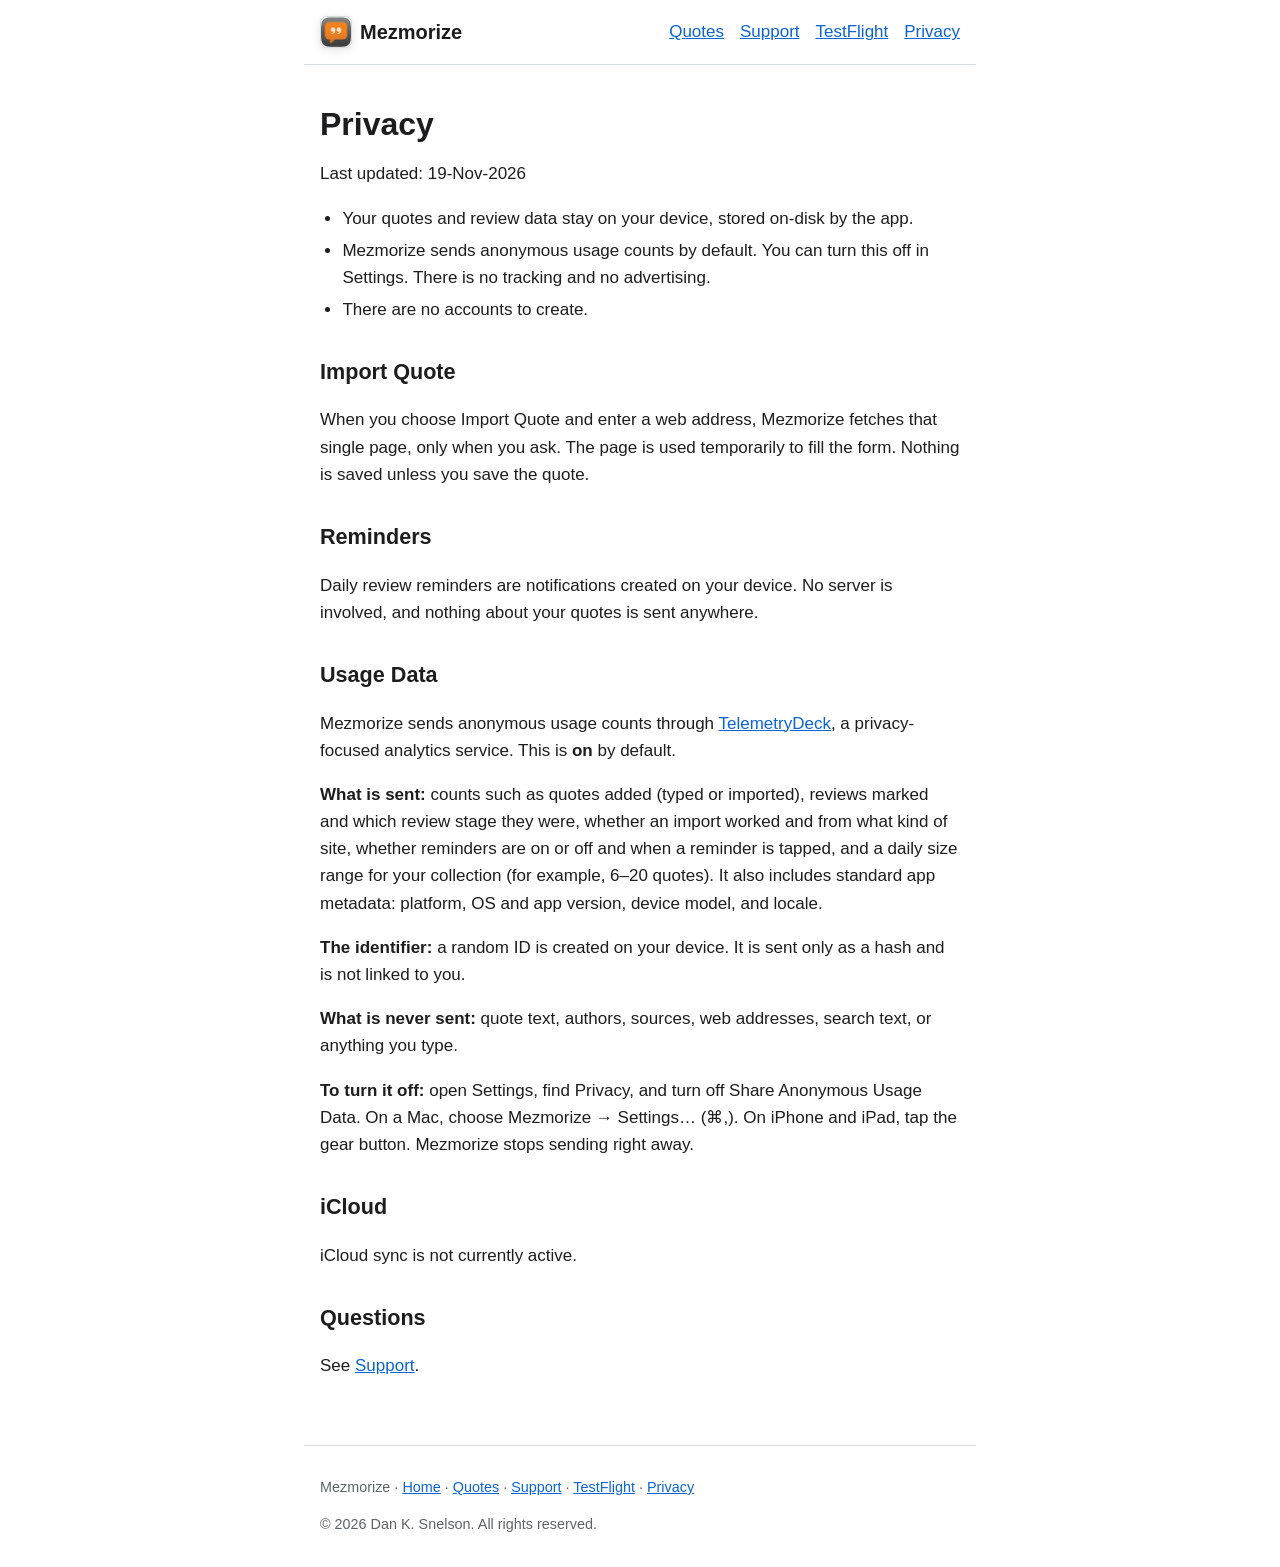
==== privacy.html @ ade89910 "Add screenshot lightbox and header brand icon Click a screenshot to view it fullscreen (native dialo" ====
<!doctype html>
<html lang="en">
<head>
<meta charset="utf-8">
<meta name="viewport" content="width=device-width, initial-scale=1">
<title>Mezmorize Privacy</title>
<meta name="description" content="Mezmorize privacy policy.">
<link rel="stylesheet" href="style.css">
</head>
<body>
<header>
<a class="brand" href="index.html"><img src="images/mezmorize_icon_128.png" alt="" width="32" height="32">Mezmorize</a>
<nav><a href="quotes.html">Quotes</a><a href="support.html">Support</a><a href="testflight.html">TestFlight</a><a href="privacy.html">Privacy</a></nav>
</header>
<main>
<h1>Privacy</h1>
<p>Last updated: 19-Nov-2026</p>
<ul>
<li>Your quotes and review data stay on your device, stored on-disk by the app.</li>
<li>Mezmorize sends anonymous usage counts by default. You can turn this off in Settings. There is no tracking and no advertising.</li>
<li>There are no accounts to create.</li>
</ul>
<h2>Import Quote</h2>
<p>When you choose Import Quote and enter a web address, Mezmorize fetches that single page, only when you ask. The page is used temporarily to fill the form. Nothing is saved unless you save the quote.</p>
<h2>Reminders</h2>
<p>Daily review reminders are notifications created on your device. No server is involved, and nothing about your quotes is sent anywhere.</p>
<h2>Usage Data</h2>
<p>Mezmorize sends anonymous usage counts through <a href="https://telemetrydeck.com">TelemetryDeck</a>, a privacy-focused analytics service. This is <strong>on</strong> by default.</p>
<p><strong>What is sent:</strong> counts such as quotes added (typed or imported), reviews marked and which review stage they were, whether an import worked and from what kind of site, whether reminders are on or off and when a reminder is tapped, and a daily size range for your collection (for example, 6&ndash;20 quotes). It also includes standard app metadata: platform, OS and app version, device model, and locale.</p>
<p><strong>The identifier:</strong> a random ID is created on your device. It is sent only as a hash and is not linked to you.</p>
<p><strong>What is never sent:</strong> quote text, authors, sources, web addresses, search text, or anything you type.</p>
<p><strong>To turn it off:</strong> open Settings, find Privacy, and turn off Share Anonymous Usage Data. On a Mac, choose Mezmorize &rarr; Settings&hellip; (&#8984;,). On iPhone and iPad, tap the gear button. Mezmorize stops sending right away.</p>
<h2>iCloud</h2>
<p>iCloud sync is not currently active.</p>
<h2>Questions</h2>
<p>See <a href="support.html">Support</a>.</p>
</main>
<footer>
<p>Mezmorize &middot; <a href="index.html">Home</a> &middot; <a href="quotes.html">Quotes</a> &middot; <a href="support.html">Support</a> &middot; <a href="testflight.html">TestFlight</a> &middot; <a href="privacy.html">Privacy</a></p>
<p>&copy; 2026 Dan K. Snelson. All rights reserved.</p>
</footer>
</body>
</html>
---- style.css ----
:root{--bg:#fff;--fg:#1d1d1f;--muted:#5f6368;--accent:#0a64d6;--card:#f4f5f7;--border:#d9dce1}
@media (prefers-color-scheme:dark){:root{--bg:#111214;--fg:#ececee;--muted:#a0a4ab;--accent:#6cb2ff;--card:#1b1d21;--border:#2e3137}}
*{box-sizing:border-box}
body{margin:0;background:var(--bg);color:var(--fg);font:17px/1.6 -apple-system,BlinkMacSystemFont,"Segoe UI",Roboto,Helvetica,Arial,sans-serif}
a{color:var(--accent)}
header,main,footer{max-width:42rem;margin:0 auto;padding:1rem 16px}
header{display:flex;flex-wrap:wrap;justify-content:space-between;align-items:center;gap:.5rem;border-bottom:1px solid var(--border)}
.brand{display:inline-flex;align-items:center;gap:.5rem;font-weight:700;font-size:1.25rem;color:var(--fg);text-decoration:none}
.brand img{width:32px;height:32px;border-radius:7px}
nav a{margin-left:1rem}
h1{font-size:2rem;line-height:1.2;margin:1.5rem 0 .5rem}
h2{font-size:1.35rem;margin:2rem 0 .5rem}
.lead{font-size:1.15rem;color:var(--muted)}
ol,ul{padding-left:1.4rem}
li{margin:.3rem 0}
.card{background:var(--card);border:1px solid var(--border);border-radius:12px;padding:.25rem 1rem;margin:1rem 0}
footer{border-top:1px solid var(--border);color:var(--muted);font-size:.9rem;margin-top:2rem}
figure{margin:1rem 0}
figcaption{color:var(--muted);font-size:.9rem;margin-top:.4rem}
img{display:block;max-width:100%;height:auto;border-radius:10px;border:1px solid var(--border);box-shadow:0 2px 10px rgba(0,0,0,.12)}
.shots,.pair{display:grid;grid-template-columns:1fr;gap:1rem}
.shots figure,.pair figure{margin:0}
@media (min-width:600px){.shots,.pair{grid-template-columns:1fr 1fr}.wide{grid-column:1/-1}}
h3{font-size:1.1rem;margin:1.5rem 0 .5rem}
.phones{display:grid;grid-template-columns:1fr 1fr;gap:1rem;margin:1rem 0}
.phones figure{margin:0}
.phones img{max-width:14rem;margin:0 auto}
@media (min-width:600px){.phones{grid-template-columns:repeat(4,1fr)}}
details.platform{margin:1rem 0}
details.platform>summary{cursor:pointer;font-weight:600;font-size:1.15rem;padding:.4rem 0}
details.platform[open]>summary{margin-bottom:.75rem}
figure img.zoomable{cursor:zoom-in}
dialog.lightbox{border:0;padding:0;background:transparent;color:#fff;width:100%;height:100%;max-width:100vw;max-height:100vh;overflow:hidden;cursor:zoom-out}
dialog.lightbox[open]{display:flex;flex-direction:column;align-items:center;justify-content:center;gap:.75rem}
dialog.lightbox::backdrop{background:rgba(0,0,0,.9)}
dialog.lightbox img{max-width:96vw;max-height:84vh;width:auto;height:auto;object-fit:contain;border:0;border-radius:6px;box-shadow:none;margin:0}
dialog.lightbox p{margin:0;padding:0 16px;max-width:96vw;text-align:center;font-size:.95rem;color:#ececee}
dialog.lightbox .lightbox-close{position:absolute;top:.5rem;right:.75rem;width:2.5rem;height:2.5rem;border:0;border-radius:50%;background:rgba(255,255,255,.15);color:#fff;font-size:1.75rem;line-height:1;cursor:pointer}
dialog.lightbox .lightbox-close:hover,dialog.lightbox .lightbox-close:focus-visible{background:rgba(255,255,255,.3)}
@media (prefers-reduced-motion:no-preference){dialog.lightbox[open]{animation:lbfade .18s ease-out}dialog.lightbox[open]::backdrop{animation:lbfade .18s ease-out}@keyframes lbfade{from{opacity:0}to{opacity:1}}}
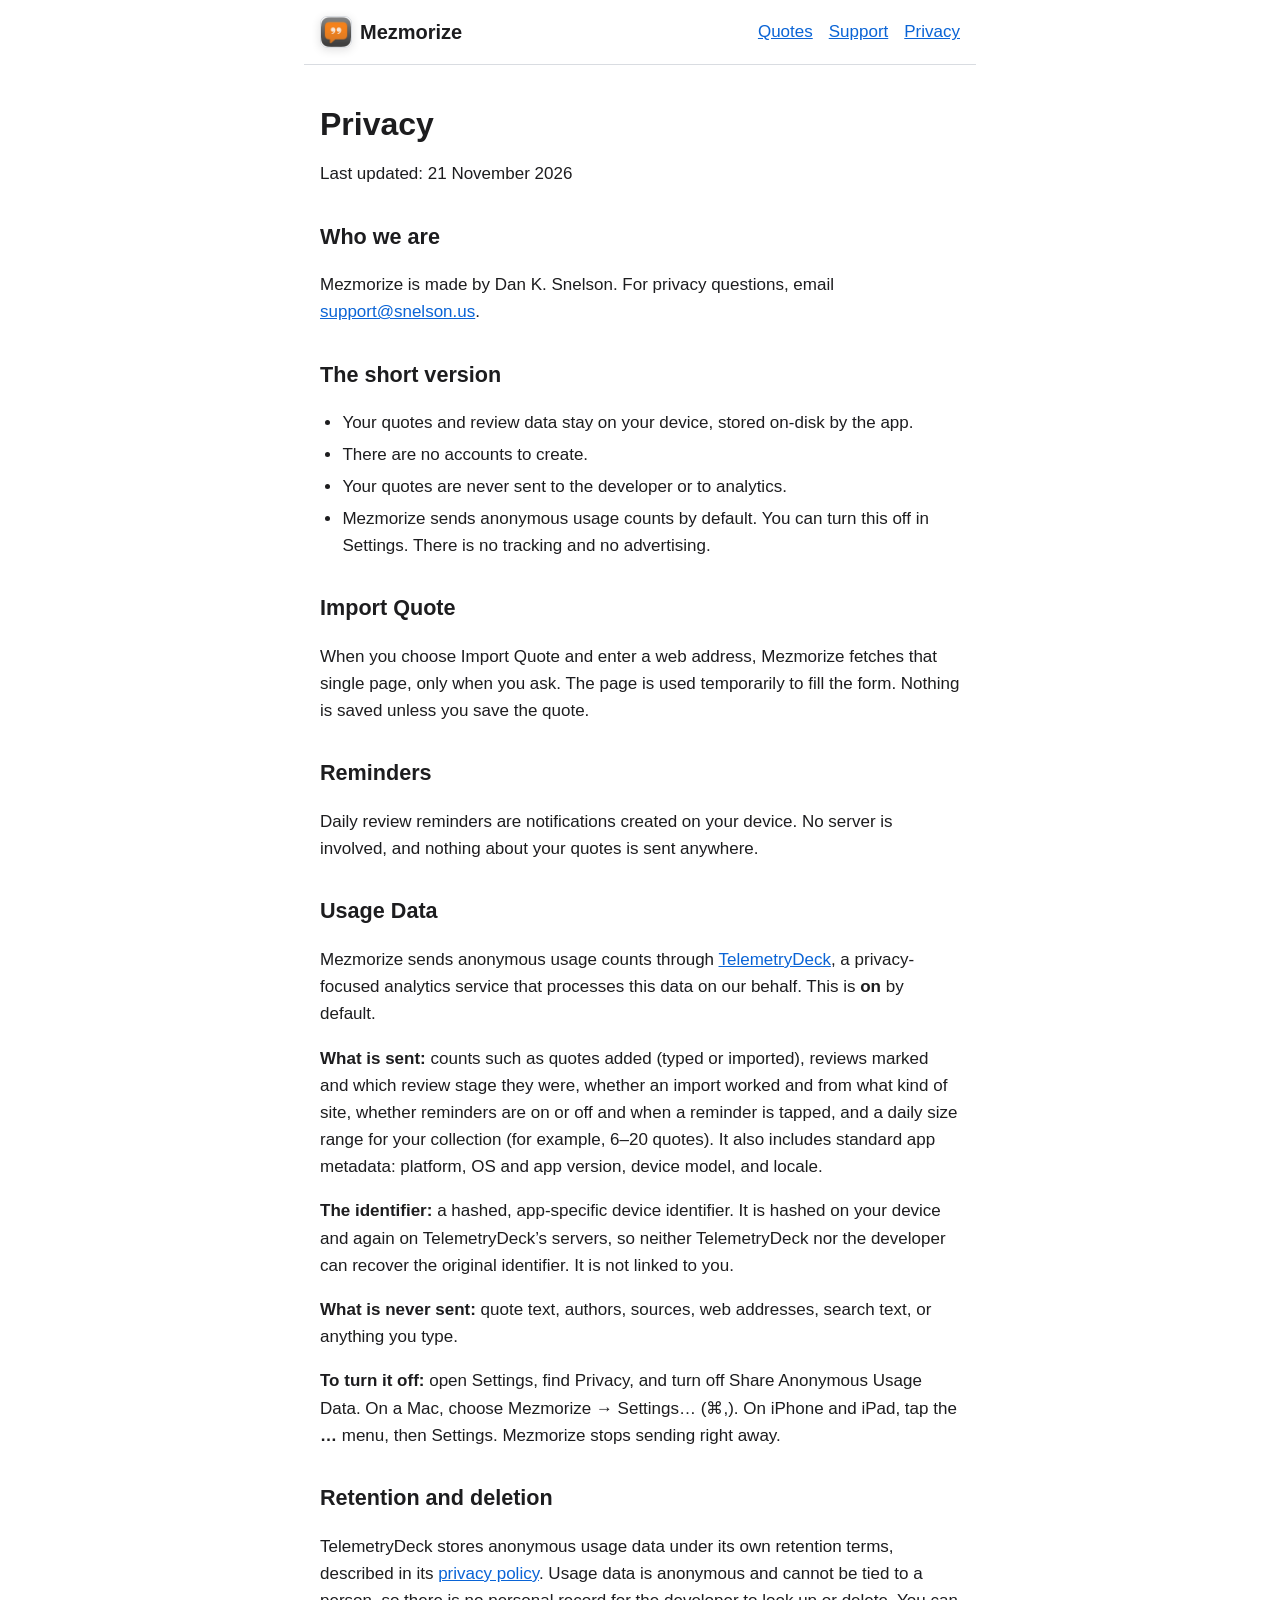
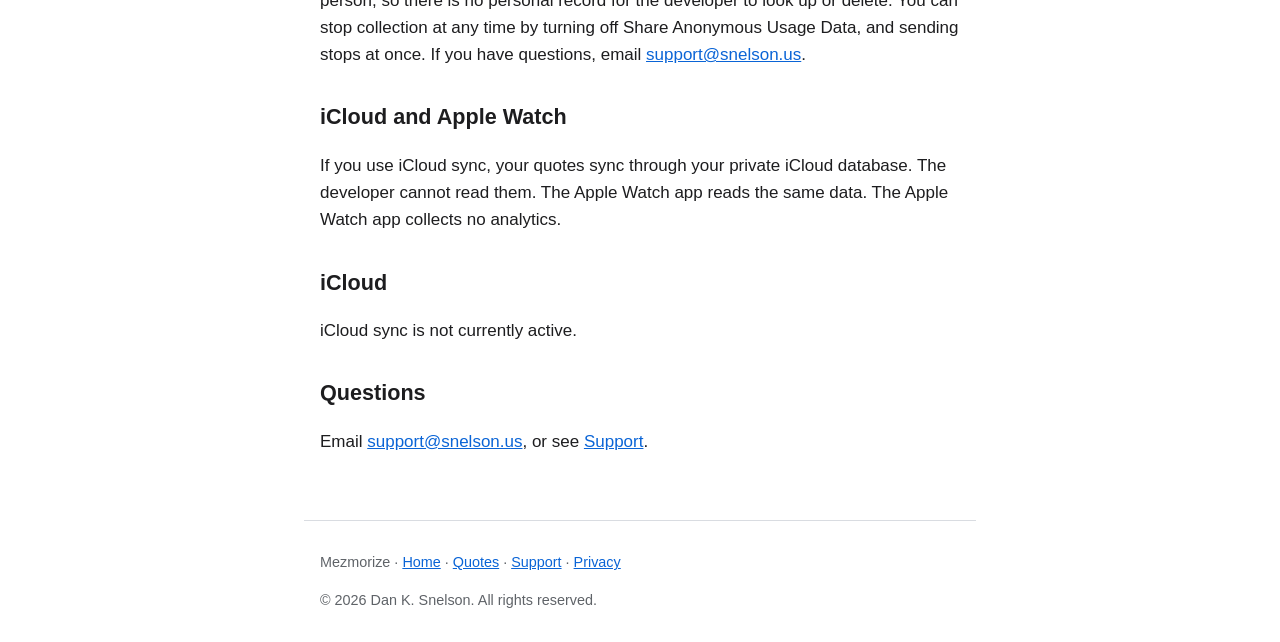
==== commit 63d281c2: "Rewrite privacy page and fix support page for 1.0 Privacy: add who we are and contact email, name Te" ====
--- a/privacy.html
+++ b/privacy.html
@@ -10,33 +10,44 @@
 <body>
 <header>
 <a class="brand" href="index.html"><img src="images/mezmorize_icon_128.png" alt="" width="32" height="32">Mezmorize</a>
-<nav><a href="quotes.html">Quotes</a><a href="support.html">Support</a><a href="testflight.html">TestFlight</a><a href="privacy.html">Privacy</a></nav>
+<nav><a href="quotes.html">Quotes</a><a href="support.html">Support</a><a href="privacy.html">Privacy</a></nav>
 </header>
 <main>
 <h1>Privacy</h1>
-<p>Last updated: 19-Nov-2026</p>
+<p>Last updated: 21 November 2026</p>
+<h2>Who we are</h2>
+<p>Mezmorize is made by Dan K. Snelson. For privacy questions, email <a href="mailto:support@snelson.us">support@snelson.us</a>.</p>
+<h2>The short version</h2>
 <ul>
 <li>Your quotes and review data stay on your device, stored on-disk by the app.</li>
+<li>There are no accounts to create.</li>
+<li>Your quotes are never sent to the developer or to analytics.</li>
 <li>Mezmorize sends anonymous usage counts by default. You can turn this off in Settings. There is no tracking and no advertising.</li>
-<li>There are no accounts to create.</li>
 </ul>
 <h2>Import Quote</h2>
 <p>When you choose Import Quote and enter a web address, Mezmorize fetches that single page, only when you ask. The page is used temporarily to fill the form. Nothing is saved unless you save the quote.</p>
 <h2>Reminders</h2>
 <p>Daily review reminders are notifications created on your device. No server is involved, and nothing about your quotes is sent anywhere.</p>
 <h2>Usage Data</h2>
-<p>Mezmorize sends anonymous usage counts through <a href="https://telemetrydeck.com">TelemetryDeck</a>, a privacy-focused analytics service. This is <strong>on</strong> by default.</p>
+<p>Mezmorize sends anonymous usage counts through <a href="https://telemetrydeck.com/privacy/">TelemetryDeck</a>, a privacy-focused analytics service that processes this data on our behalf. This is <strong>on</strong> by default.</p>
 <p><strong>What is sent:</strong> counts such as quotes added (typed or imported), reviews marked and which review stage they were, whether an import worked and from what kind of site, whether reminders are on or off and when a reminder is tapped, and a daily size range for your collection (for example, 6&ndash;20 quotes). It also includes standard app metadata: platform, OS and app version, device model, and locale.</p>
-<p><strong>The identifier:</strong> a random ID is created on your device. It is sent only as a hash and is not linked to you.</p>
+<p><strong>The identifier:</strong> a hashed, app-specific device identifier. It is hashed on your device and again on TelemetryDeck&rsquo;s servers, so neither TelemetryDeck nor the developer can recover the original identifier. It is not linked to you.</p>
 <p><strong>What is never sent:</strong> quote text, authors, sources, web addresses, search text, or anything you type.</p>
-<p><strong>To turn it off:</strong> open Settings, find Privacy, and turn off Share Anonymous Usage Data. On a Mac, choose Mezmorize &rarr; Settings&hellip; (&#8984;,). On iPhone and iPad, tap the gear button. Mezmorize stops sending right away.</p>
+<p><strong>To turn it off:</strong> open Settings, find Privacy, and turn off Share Anonymous Usage Data. On a Mac, choose Mezmorize &rarr; Settings&hellip; (&#8984;,). On iPhone and iPad, tap the <strong>&hellip;</strong> menu, then Settings. Mezmorize stops sending right away.</p>
+<h2>Retention and deletion</h2>
+<!-- TODO(dan): confirm TelemetryDeck retention period -->
+<p>TelemetryDeck stores anonymous usage data under its own retention terms, described in its <a href="https://telemetrydeck.com/privacy/">privacy policy</a>. Usage data is anonymous and cannot be tied to a person, so there is no personal record for the developer to look up or delete. You can stop collection at any time by turning off Share Anonymous Usage Data, and sending stops at once. If you have questions, email <a href="mailto:support@snelson.us">support@snelson.us</a>.</p>
+<!-- DRAFT: publish only after CloudKit sync works -->
+<h2>iCloud and Apple Watch</h2>
+<p>If you use iCloud sync, your quotes sync through your private iCloud database. The developer cannot read them. The Apple Watch app reads the same data. The Apple Watch app collects no analytics.</p>
+<!-- END DRAFT: publish only after CloudKit sync works -->
 <h2>iCloud</h2>
 <p>iCloud sync is not currently active.</p>
 <h2>Questions</h2>
-<p>See <a href="support.html">Support</a>.</p>
+<p>Email <a href="mailto:support@snelson.us">support@snelson.us</a>, or see <a href="support.html">Support</a>.</p>
 </main>
 <footer>
-<p>Mezmorize &middot; <a href="index.html">Home</a> &middot; <a href="quotes.html">Quotes</a> &middot; <a href="support.html">Support</a> &middot; <a href="testflight.html">TestFlight</a> &middot; <a href="privacy.html">Privacy</a></p>
+<p>Mezmorize &middot; <a href="index.html">Home</a> &middot; <a href="quotes.html">Quotes</a> &middot; <a href="support.html">Support</a> &middot; <a href="privacy.html">Privacy</a></p>
 <p>&copy; 2026 Dan K. Snelson. All rights reserved.</p>
 </footer>
 </body>
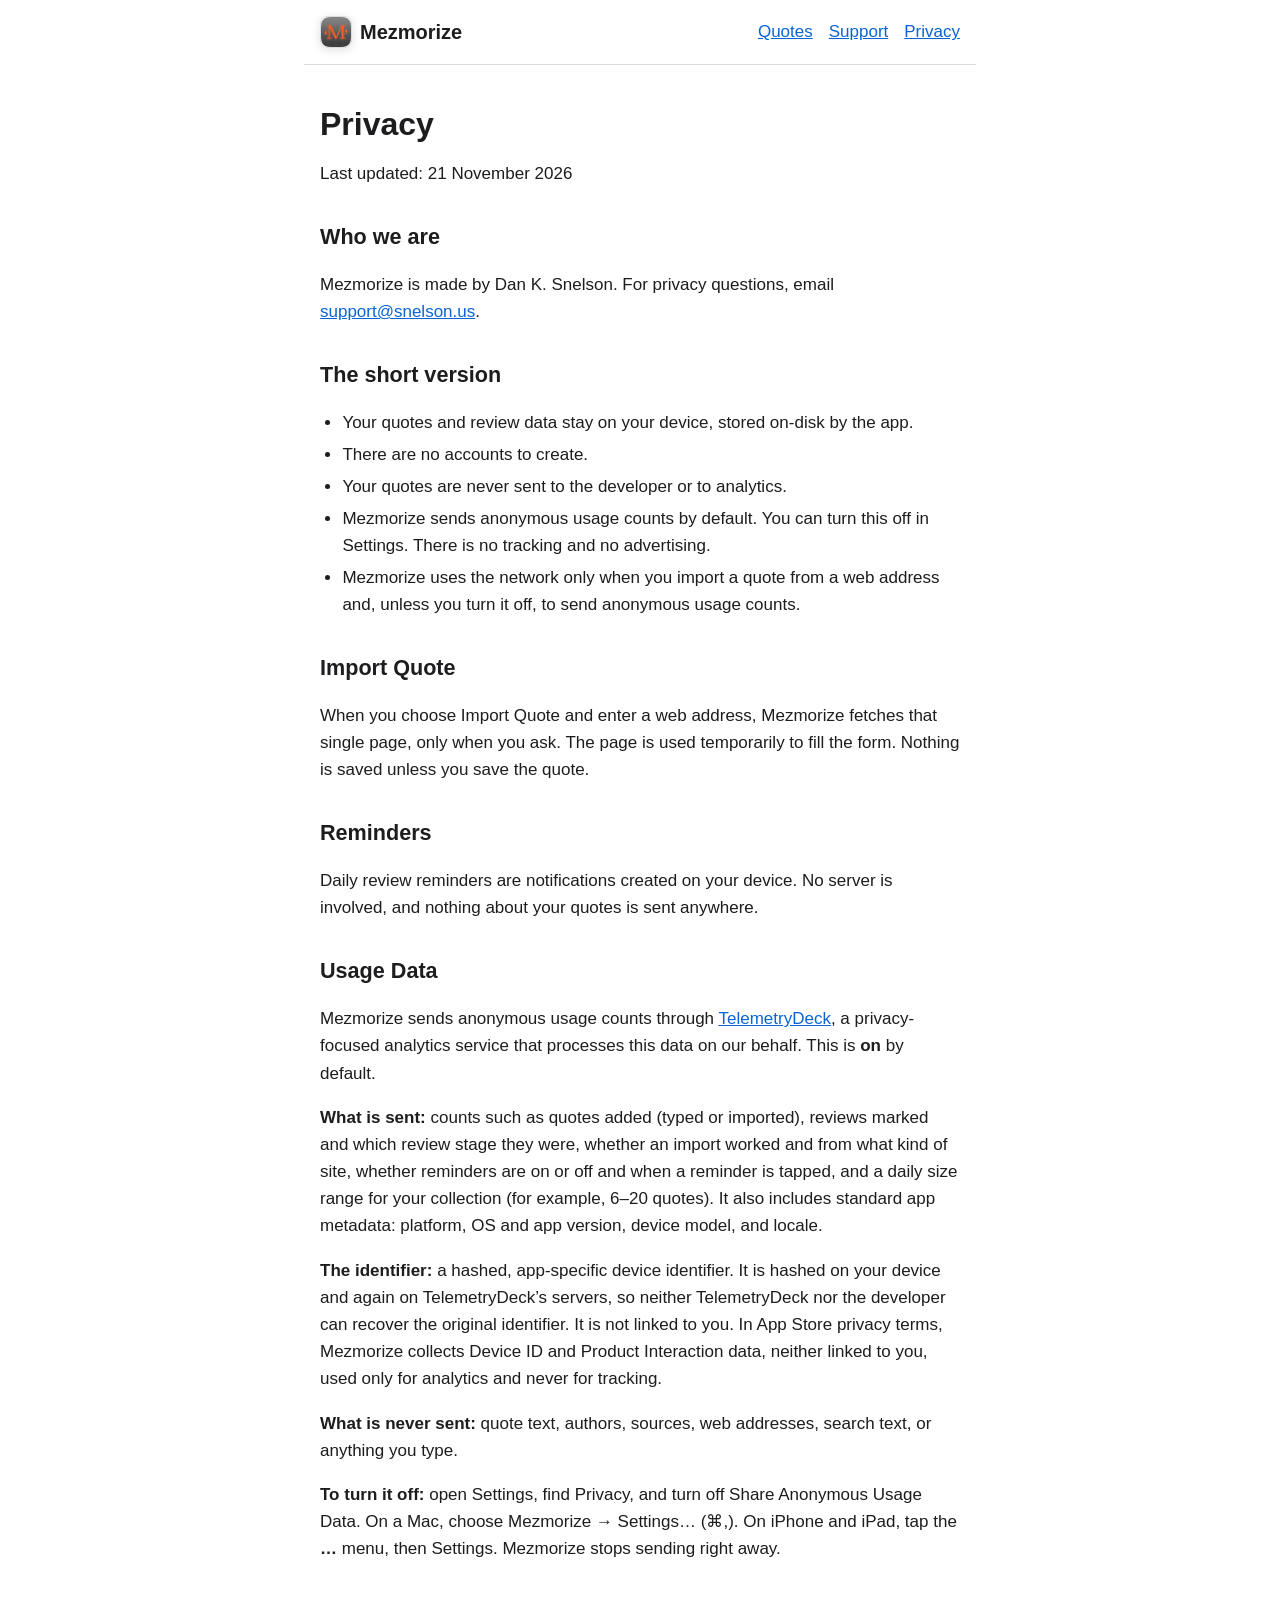
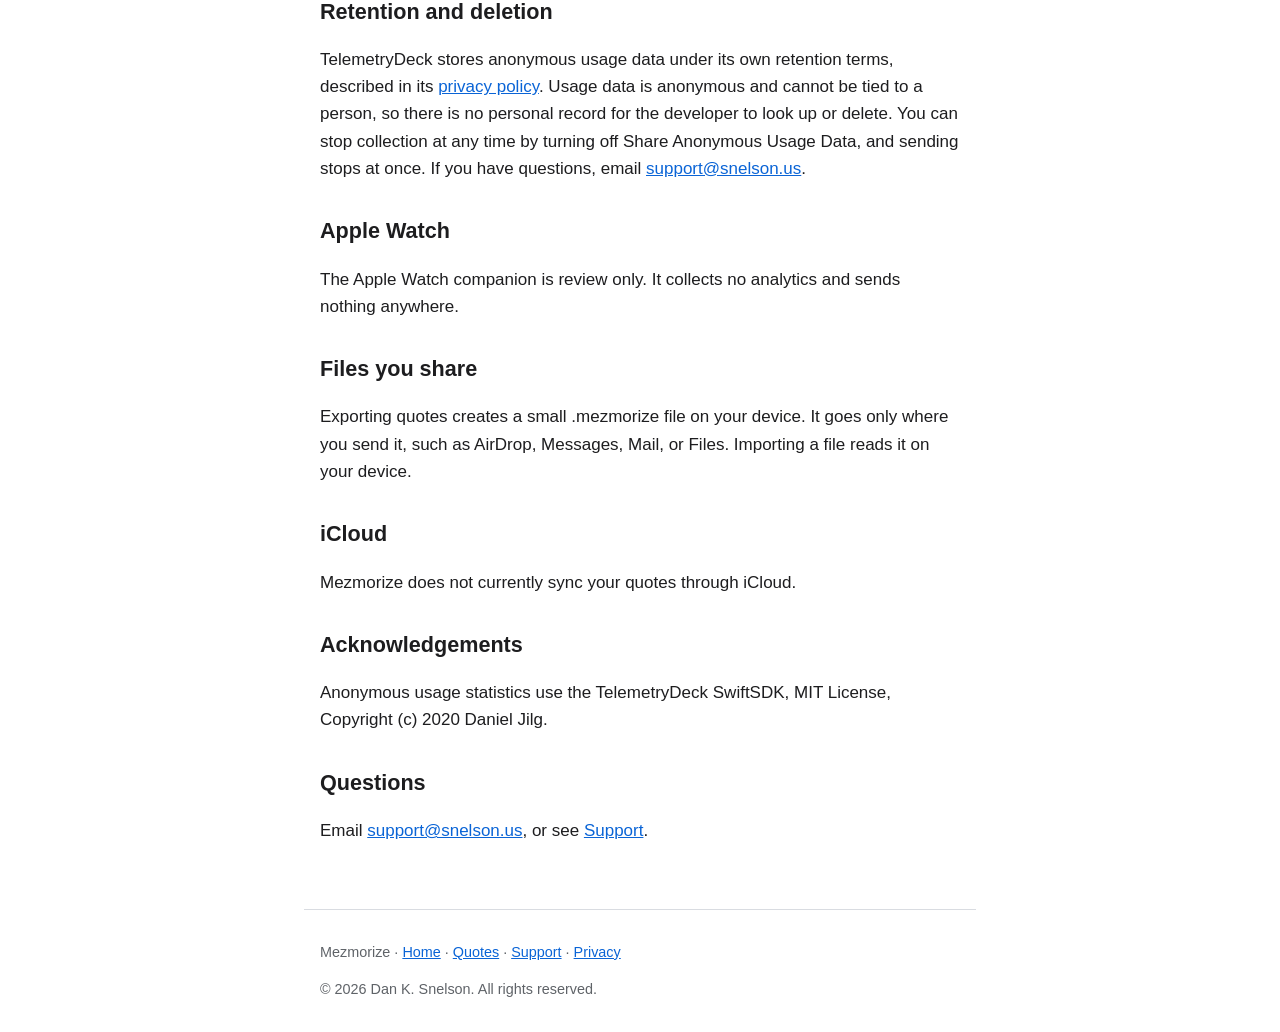
==== commit a0422c11: "Update site to match the app: watch companion, features, privacy, templates Add Apple Watch and curr" ====
--- a/privacy.html
+++ b/privacy.html
@@ -23,6 +23,7 @@
 <li>There are no accounts to create.</li>
 <li>Your quotes are never sent to the developer or to analytics.</li>
 <li>Mezmorize sends anonymous usage counts by default. You can turn this off in Settings. There is no tracking and no advertising.</li>
+<li>Mezmorize uses the network only when you import a quote from a web address and, unless you turn it off, to send anonymous usage counts.</li>
 </ul>
 <h2>Import Quote</h2>
 <p>When you choose Import Quote and enter a web address, Mezmorize fetches that single page, only when you ask. The page is used temporarily to fill the form. Nothing is saved unless you save the quote.</p>
@@ -31,18 +32,19 @@
 <h2>Usage Data</h2>
 <p>Mezmorize sends anonymous usage counts through <a href="https://telemetrydeck.com/privacy/">TelemetryDeck</a>, a privacy-focused analytics service that processes this data on our behalf. This is <strong>on</strong> by default.</p>
 <p><strong>What is sent:</strong> counts such as quotes added (typed or imported), reviews marked and which review stage they were, whether an import worked and from what kind of site, whether reminders are on or off and when a reminder is tapped, and a daily size range for your collection (for example, 6&ndash;20 quotes). It also includes standard app metadata: platform, OS and app version, device model, and locale.</p>
-<p><strong>The identifier:</strong> a hashed, app-specific device identifier. It is hashed on your device and again on TelemetryDeck&rsquo;s servers, so neither TelemetryDeck nor the developer can recover the original identifier. It is not linked to you.</p>
+<p><strong>The identifier:</strong> a hashed, app-specific device identifier. It is hashed on your device and again on TelemetryDeck&rsquo;s servers, so neither TelemetryDeck nor the developer can recover the original identifier. It is not linked to you. In App Store privacy terms, Mezmorize collects Device ID and Product Interaction data, neither linked to you, used only for analytics and never for tracking.</p>
 <p><strong>What is never sent:</strong> quote text, authors, sources, web addresses, search text, or anything you type.</p>
 <p><strong>To turn it off:</strong> open Settings, find Privacy, and turn off Share Anonymous Usage Data. On a Mac, choose Mezmorize &rarr; Settings&hellip; (&#8984;,). On iPhone and iPad, tap the <strong>&hellip;</strong> menu, then Settings. Mezmorize stops sending right away.</p>
 <h2>Retention and deletion</h2>
-<!-- TODO(dan): confirm TelemetryDeck retention period -->
 <p>TelemetryDeck stores anonymous usage data under its own retention terms, described in its <a href="https://telemetrydeck.com/privacy/">privacy policy</a>. Usage data is anonymous and cannot be tied to a person, so there is no personal record for the developer to look up or delete. You can stop collection at any time by turning off Share Anonymous Usage Data, and sending stops at once. If you have questions, email <a href="mailto:support@snelson.us">support@snelson.us</a>.</p>
-<!-- DRAFT: publish only after CloudKit sync works -->
-<h2>iCloud and Apple Watch</h2>
-<p>If you use iCloud sync, your quotes sync through your private iCloud database. The developer cannot read them. The Apple Watch app reads the same data. The Apple Watch app collects no analytics.</p>
-<!-- END DRAFT: publish only after CloudKit sync works -->
+<h2>Apple Watch</h2>
+<p>The Apple Watch companion is review only. It collects no analytics and sends nothing anywhere.</p>
+<h2>Files you share</h2>
+<p>Exporting quotes creates a small .mezmorize file on your device. It goes only where you send it, such as AirDrop, Messages, Mail, or Files. Importing a file reads it on your device.</p>
 <h2>iCloud</h2>
-<p>iCloud sync is not currently active.</p>
+<p>Mezmorize does not currently sync your quotes through iCloud.</p>
+<h2>Acknowledgements</h2>
+<p>Anonymous usage statistics use the TelemetryDeck SwiftSDK, MIT License, Copyright (c) 2020 Daniel Jilg.</p>
 <h2>Questions</h2>
 <p>Email <a href="mailto:support@snelson.us">support@snelson.us</a>, or see <a href="support.html">Support</a>.</p>
 </main>
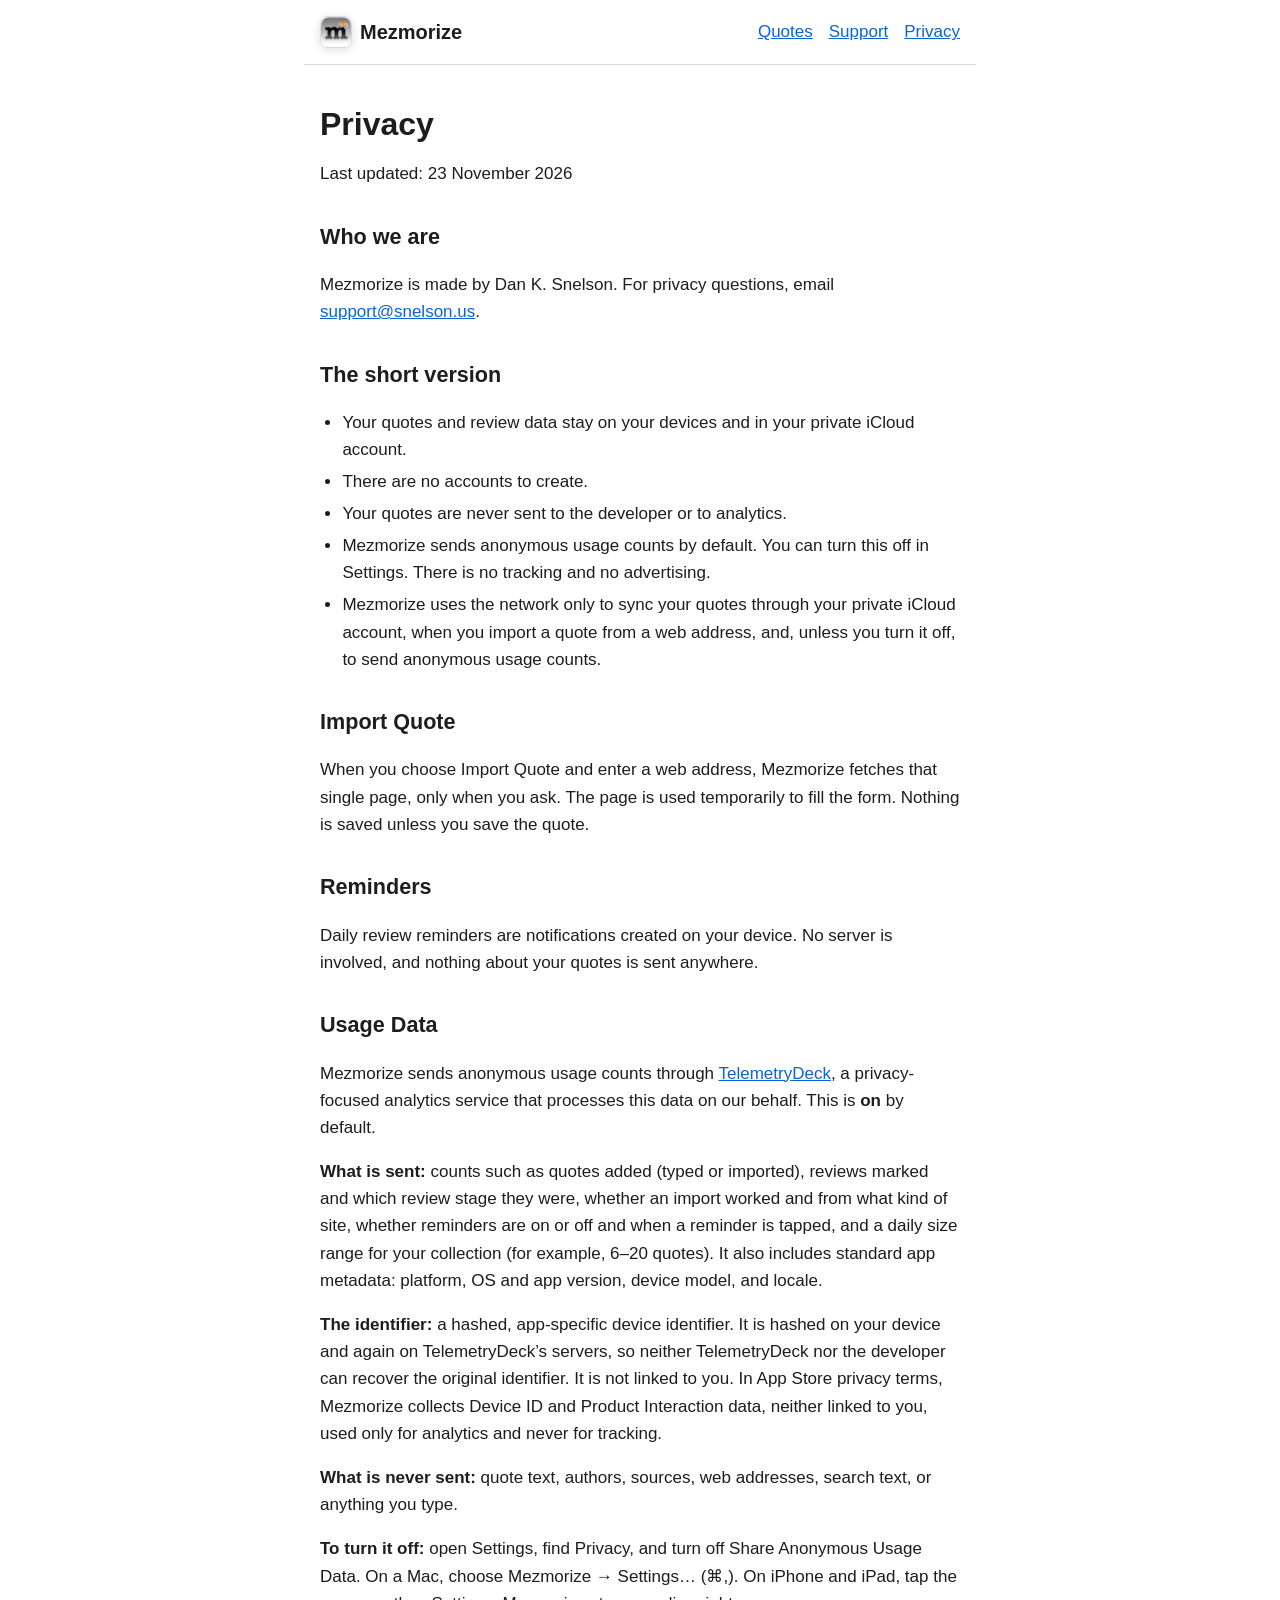
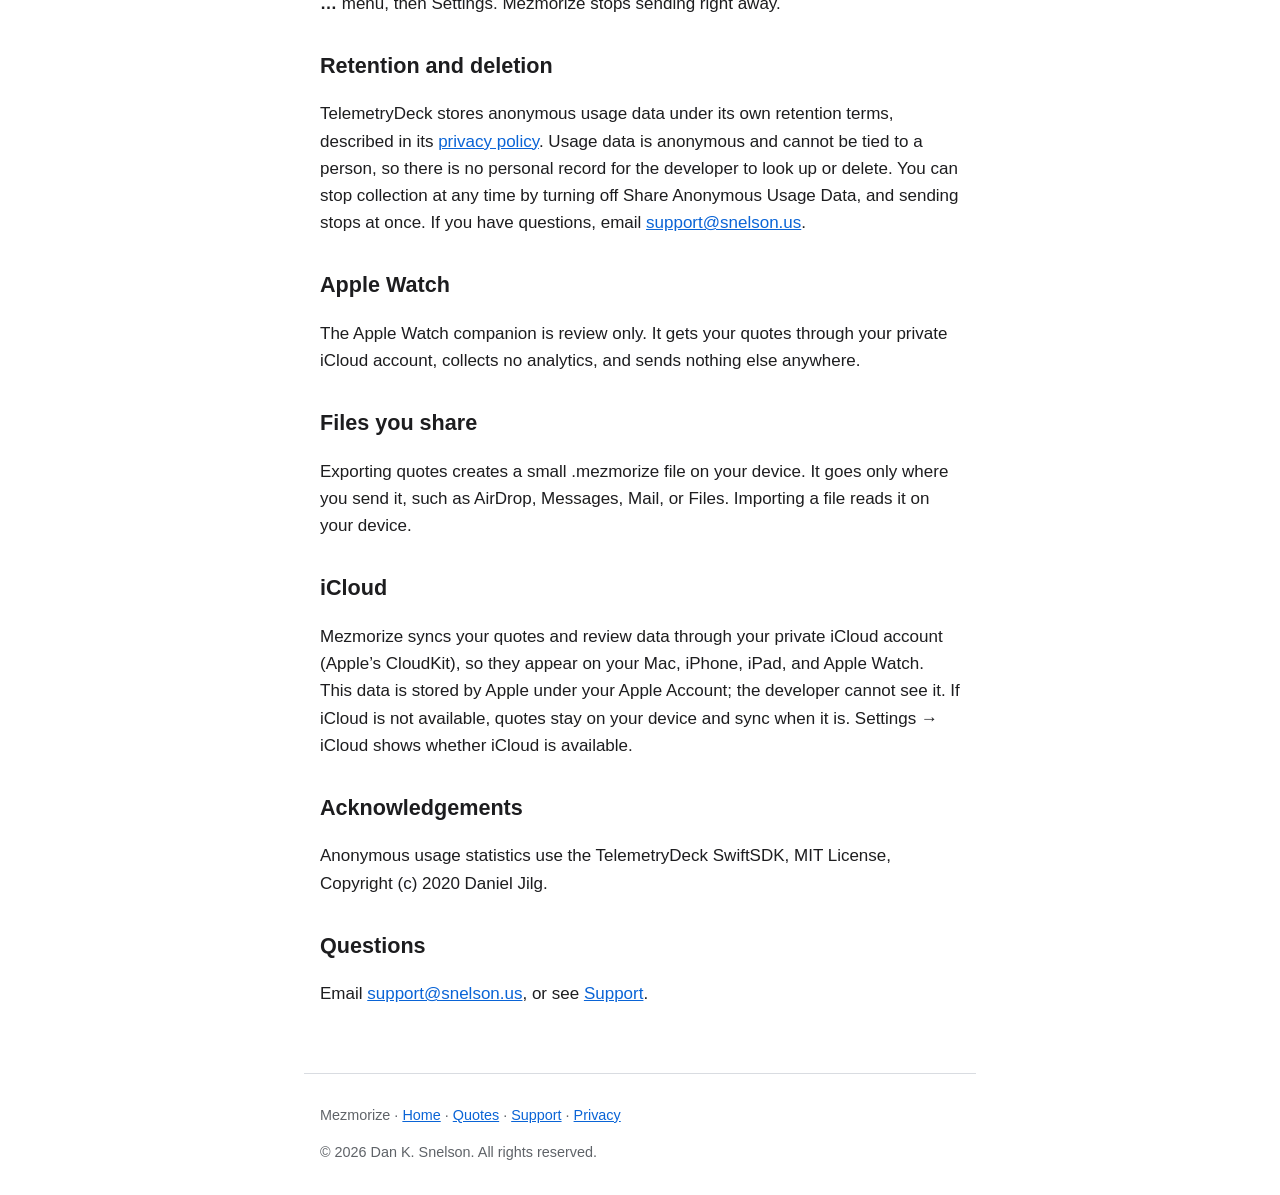
==== commit dd388dba: "Privacy: describe iCloud sync Quotes and review data now sync through the user's private iCloud acco" ====
--- a/privacy.html
+++ b/privacy.html
@@ -14,16 +14,16 @@
 </header>
 <main>
 <h1>Privacy</h1>
-<p>Last updated: 21 November 2026</p>
+<p>Last updated: 23 November 2026</p>
 <h2>Who we are</h2>
 <p>Mezmorize is made by Dan K. Snelson. For privacy questions, email <a href="mailto:support@snelson.us">support@snelson.us</a>.</p>
 <h2>The short version</h2>
 <ul>
-<li>Your quotes and review data stay on your device, stored on-disk by the app.</li>
+<li>Your quotes and review data stay on your devices and in your private iCloud account.</li>
 <li>There are no accounts to create.</li>
 <li>Your quotes are never sent to the developer or to analytics.</li>
 <li>Mezmorize sends anonymous usage counts by default. You can turn this off in Settings. There is no tracking and no advertising.</li>
-<li>Mezmorize uses the network only when you import a quote from a web address and, unless you turn it off, to send anonymous usage counts.</li>
+<li>Mezmorize uses the network only to sync your quotes through your private iCloud account, when you import a quote from a web address, and, unless you turn it off, to send anonymous usage counts.</li>
 </ul>
 <h2>Import Quote</h2>
 <p>When you choose Import Quote and enter a web address, Mezmorize fetches that single page, only when you ask. The page is used temporarily to fill the form. Nothing is saved unless you save the quote.</p>
@@ -38,11 +38,11 @@
 <h2>Retention and deletion</h2>
 <p>TelemetryDeck stores anonymous usage data under its own retention terms, described in its <a href="https://telemetrydeck.com/privacy/">privacy policy</a>. Usage data is anonymous and cannot be tied to a person, so there is no personal record for the developer to look up or delete. You can stop collection at any time by turning off Share Anonymous Usage Data, and sending stops at once. If you have questions, email <a href="mailto:support@snelson.us">support@snelson.us</a>.</p>
 <h2>Apple Watch</h2>
-<p>The Apple Watch companion is review only. It collects no analytics and sends nothing anywhere.</p>
+<p>The Apple Watch companion is review only. It gets your quotes through your private iCloud account, collects no analytics, and sends nothing else anywhere.</p>
 <h2>Files you share</h2>
 <p>Exporting quotes creates a small .mezmorize file on your device. It goes only where you send it, such as AirDrop, Messages, Mail, or Files. Importing a file reads it on your device.</p>
 <h2>iCloud</h2>
-<p>Mezmorize does not currently sync your quotes through iCloud.</p>
+<p>Mezmorize syncs your quotes and review data through your private iCloud account (Apple&rsquo;s CloudKit), so they appear on your Mac, iPhone, iPad, and Apple Watch. This data is stored by Apple under your Apple Account; the developer cannot see it. If iCloud is not available, quotes stay on your device and sync when it is. Settings &rarr; iCloud shows whether iCloud is available.</p>
 <h2>Acknowledgements</h2>
 <p>Anonymous usage statistics use the TelemetryDeck SwiftSDK, MIT License, Copyright (c) 2020 Daniel Jilg.</p>
 <h2>Questions</h2>
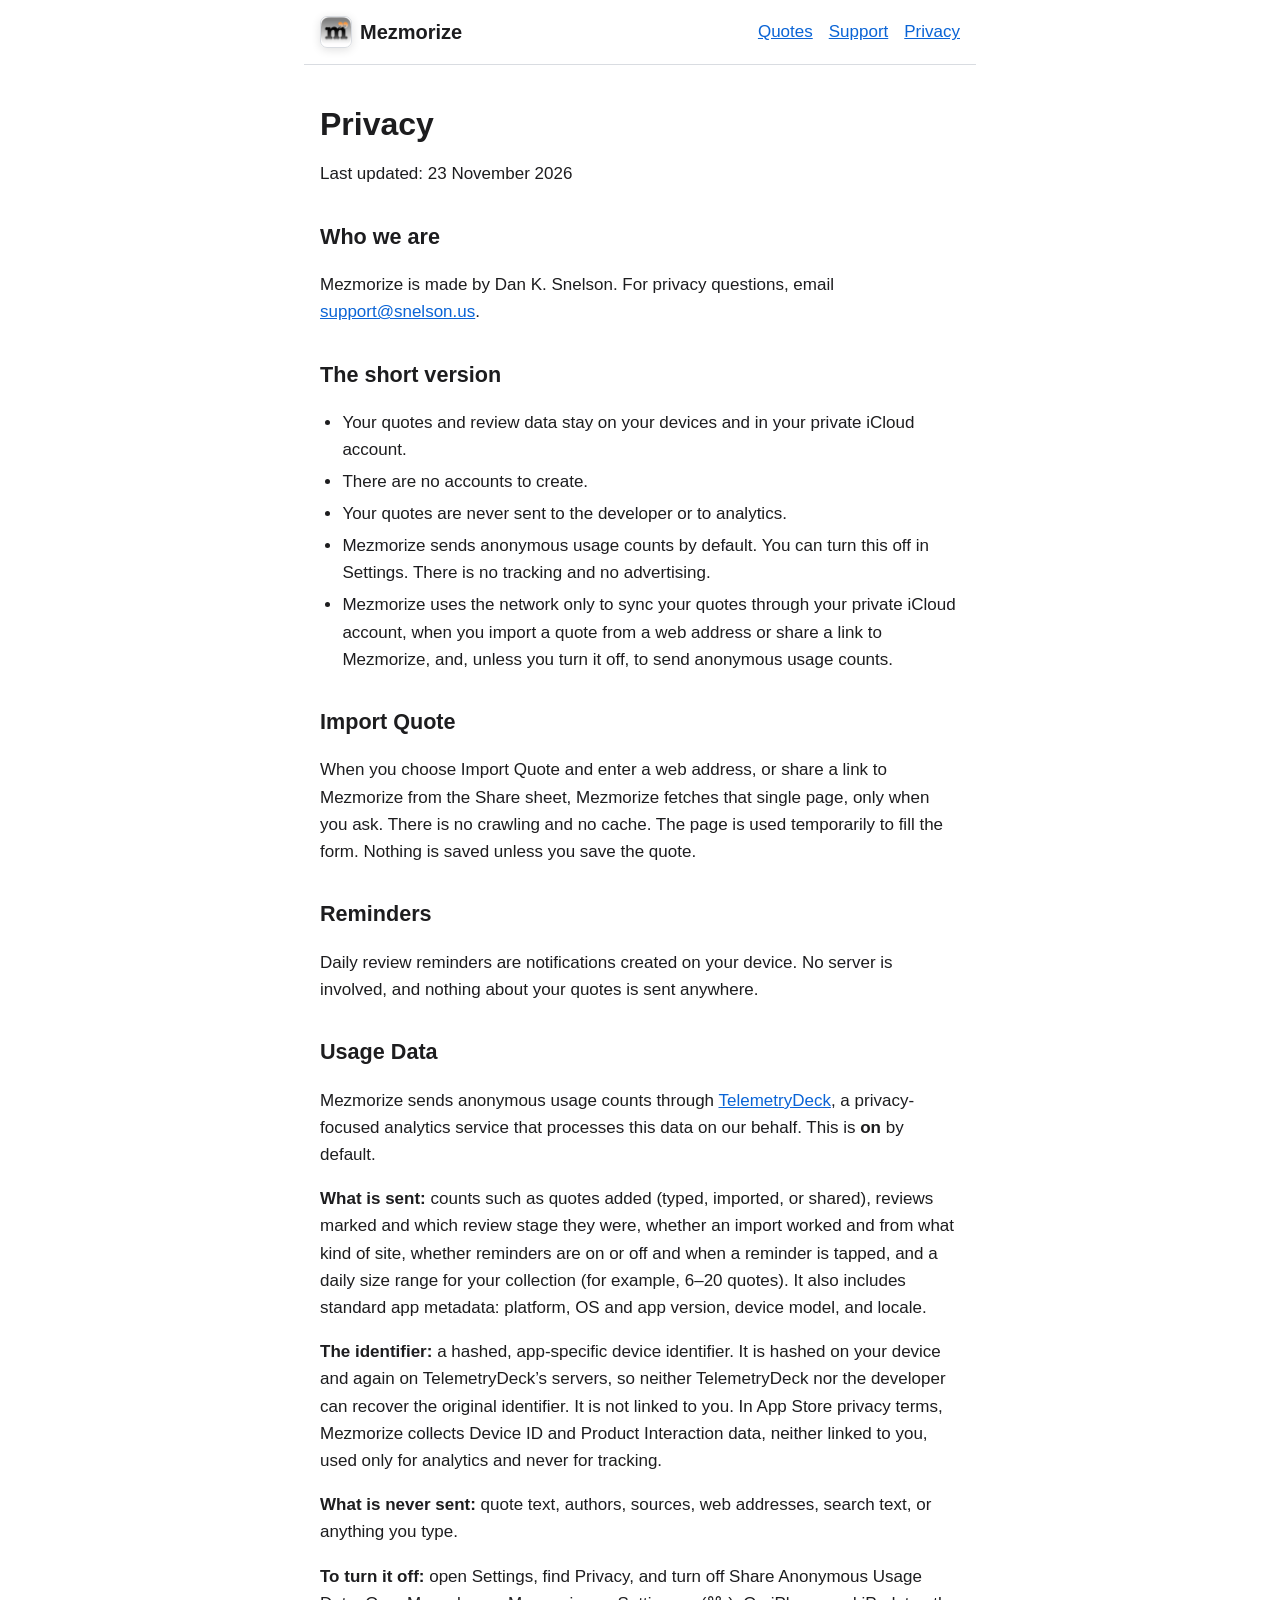
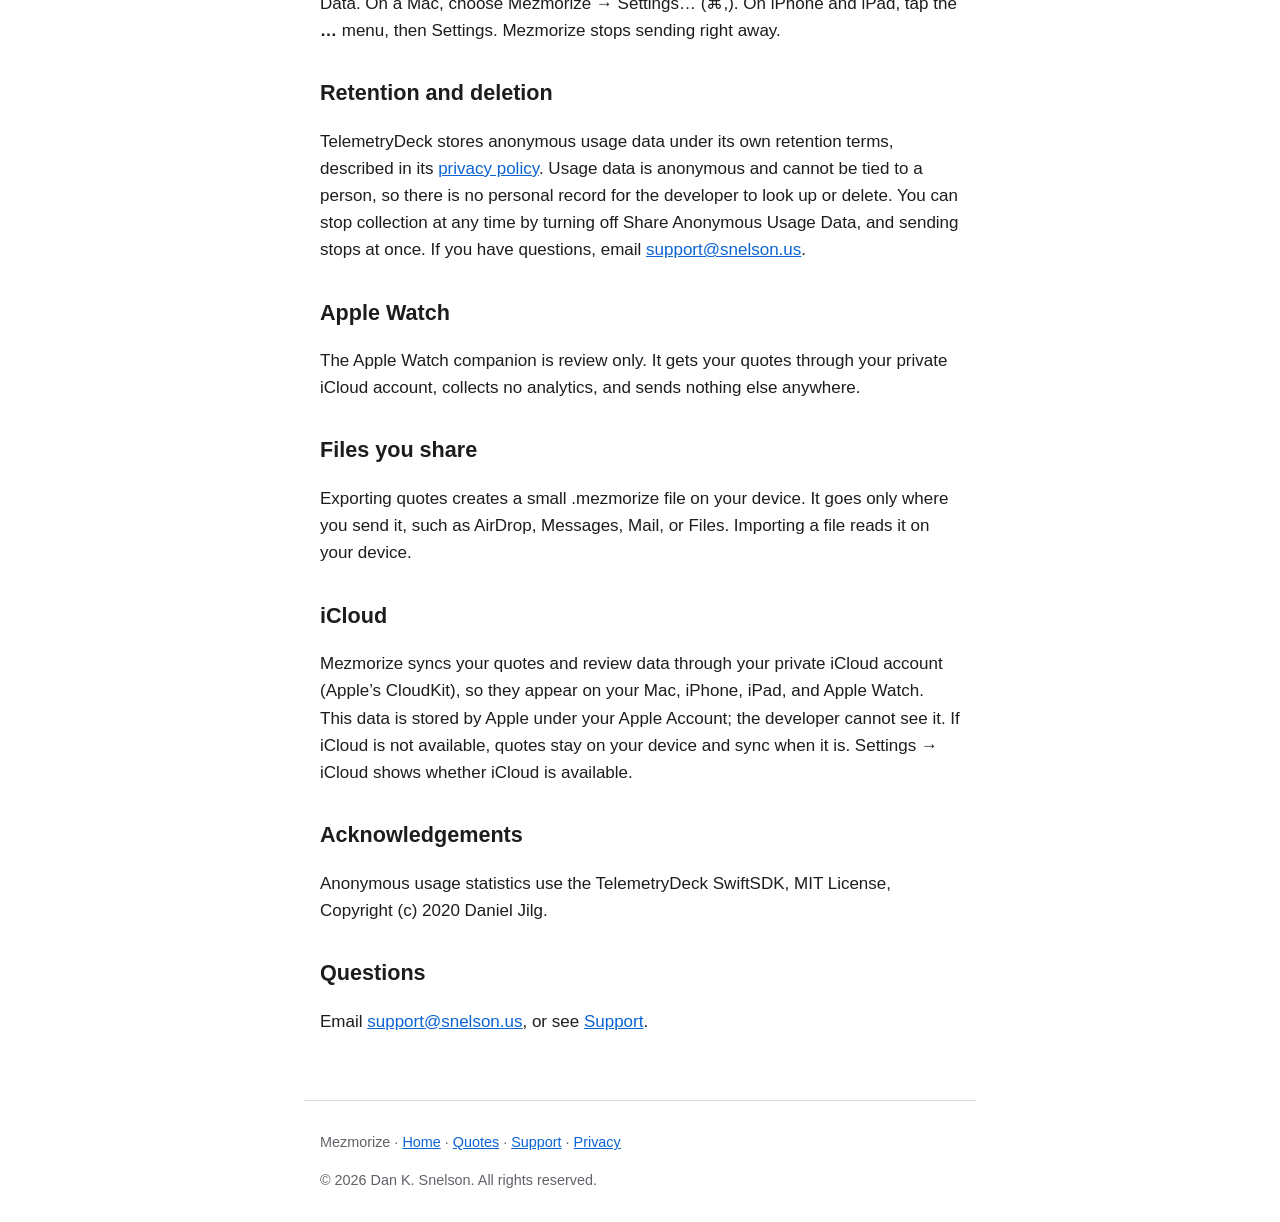
==== commit 573f52e8: "Document share-sheet import (Mezmorize#28) Add the Share sheet path to support, mention it on the ho" ====
--- a/privacy.html
+++ b/privacy.html
@@ -23,15 +23,15 @@
 <li>There are no accounts to create.</li>
 <li>Your quotes are never sent to the developer or to analytics.</li>
 <li>Mezmorize sends anonymous usage counts by default. You can turn this off in Settings. There is no tracking and no advertising.</li>
-<li>Mezmorize uses the network only to sync your quotes through your private iCloud account, when you import a quote from a web address, and, unless you turn it off, to send anonymous usage counts.</li>
+<li>Mezmorize uses the network only to sync your quotes through your private iCloud account, when you import a quote from a web address or share a link to Mezmorize, and, unless you turn it off, to send anonymous usage counts.</li>
 </ul>
 <h2>Import Quote</h2>
-<p>When you choose Import Quote and enter a web address, Mezmorize fetches that single page, only when you ask. The page is used temporarily to fill the form. Nothing is saved unless you save the quote.</p>
+<p>When you choose Import Quote and enter a web address, or share a link to Mezmorize from the Share sheet, Mezmorize fetches that single page, only when you ask. There is no crawling and no cache. The page is used temporarily to fill the form. Nothing is saved unless you save the quote.</p>
 <h2>Reminders</h2>
 <p>Daily review reminders are notifications created on your device. No server is involved, and nothing about your quotes is sent anywhere.</p>
 <h2>Usage Data</h2>
 <p>Mezmorize sends anonymous usage counts through <a href="https://telemetrydeck.com/privacy/">TelemetryDeck</a>, a privacy-focused analytics service that processes this data on our behalf. This is <strong>on</strong> by default.</p>
-<p><strong>What is sent:</strong> counts such as quotes added (typed or imported), reviews marked and which review stage they were, whether an import worked and from what kind of site, whether reminders are on or off and when a reminder is tapped, and a daily size range for your collection (for example, 6&ndash;20 quotes). It also includes standard app metadata: platform, OS and app version, device model, and locale.</p>
+<p><strong>What is sent:</strong> counts such as quotes added (typed, imported, or shared), reviews marked and which review stage they were, whether an import worked and from what kind of site, whether reminders are on or off and when a reminder is tapped, and a daily size range for your collection (for example, 6&ndash;20 quotes). It also includes standard app metadata: platform, OS and app version, device model, and locale.</p>
 <p><strong>The identifier:</strong> a hashed, app-specific device identifier. It is hashed on your device and again on TelemetryDeck&rsquo;s servers, so neither TelemetryDeck nor the developer can recover the original identifier. It is not linked to you. In App Store privacy terms, Mezmorize collects Device ID and Product Interaction data, neither linked to you, used only for analytics and never for tracking.</p>
 <p><strong>What is never sent:</strong> quote text, authors, sources, web addresses, search text, or anything you type.</p>
 <p><strong>To turn it off:</strong> open Settings, find Privacy, and turn off Share Anonymous Usage Data. On a Mac, choose Mezmorize &rarr; Settings&hellip; (&#8984;,). On iPhone and iPad, tap the <strong>&hellip;</strong> menu, then Settings. Mezmorize stops sending right away.</p>
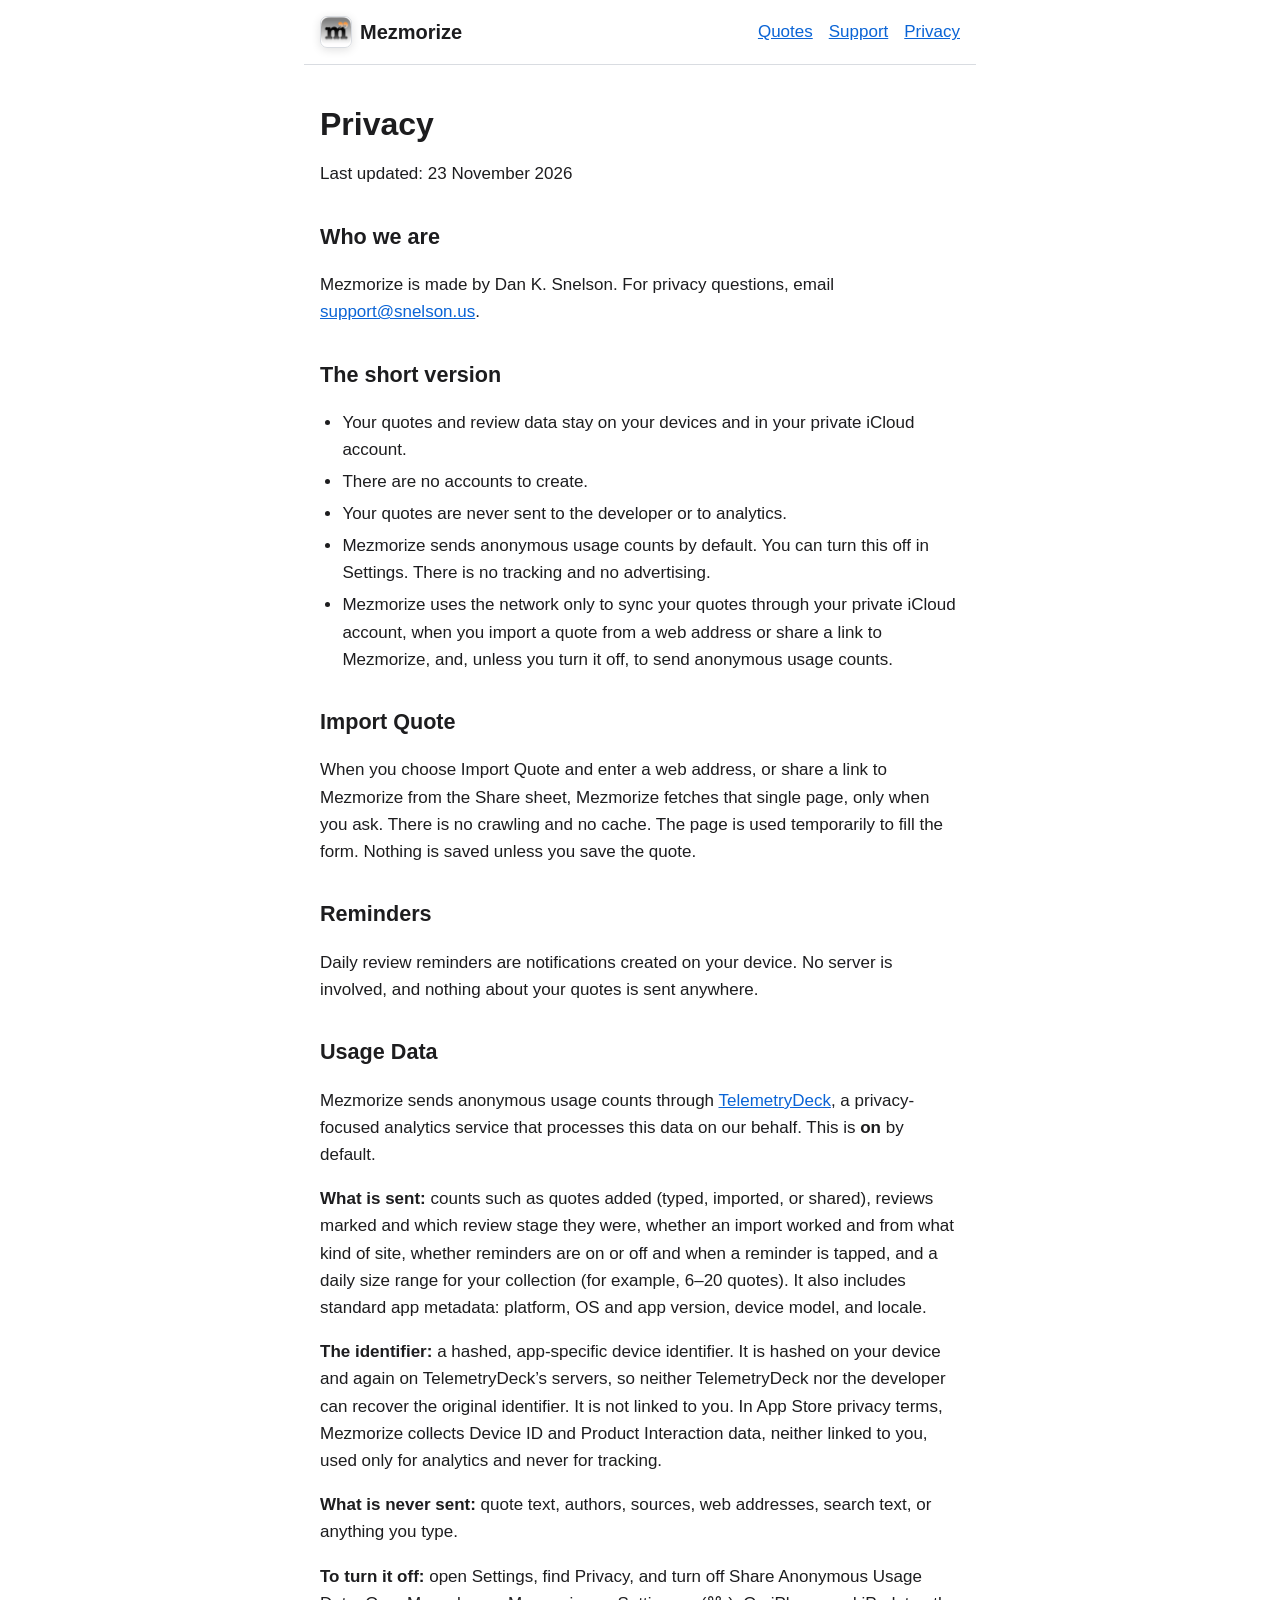
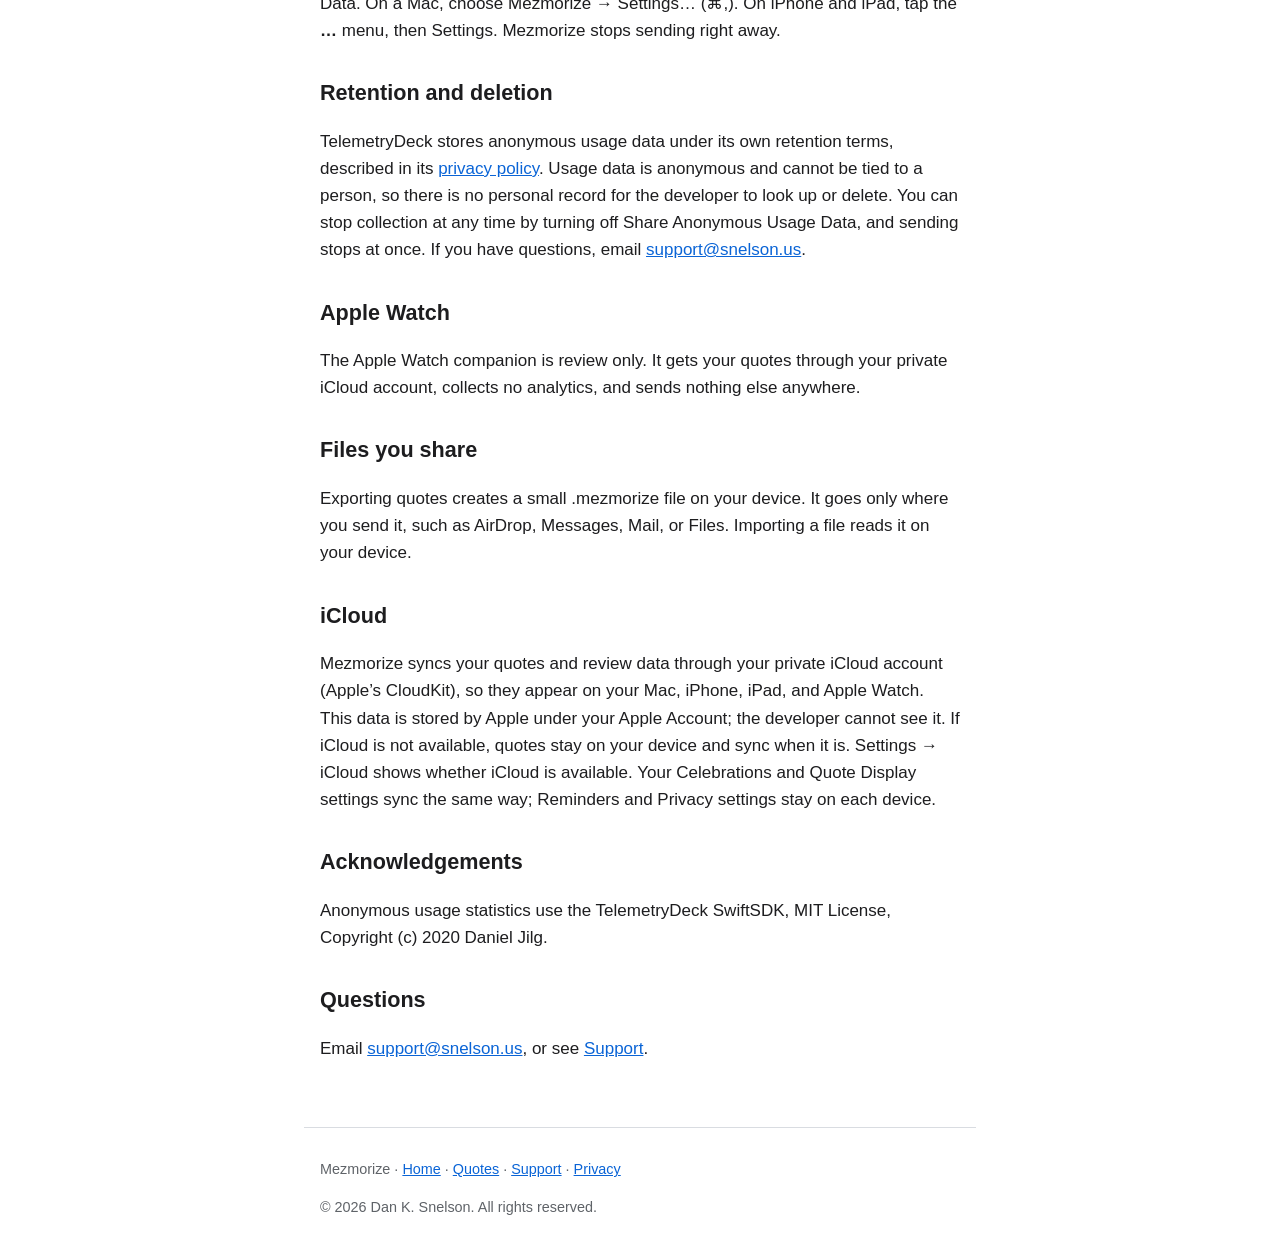
==== commit 3c832ddc: "Privacy: say which settings sync (Mezmorize#31) Celebrations and Quote Display sync through iCloud; " ====
--- a/privacy.html
+++ b/privacy.html
@@ -42,7 +42,7 @@
 <h2>Files you share</h2>
 <p>Exporting quotes creates a small .mezmorize file on your device. It goes only where you send it, such as AirDrop, Messages, Mail, or Files. Importing a file reads it on your device.</p>
 <h2>iCloud</h2>
-<p>Mezmorize syncs your quotes and review data through your private iCloud account (Apple&rsquo;s CloudKit), so they appear on your Mac, iPhone, iPad, and Apple Watch. This data is stored by Apple under your Apple Account; the developer cannot see it. If iCloud is not available, quotes stay on your device and sync when it is. Settings &rarr; iCloud shows whether iCloud is available.</p>
+<p>Mezmorize syncs your quotes and review data through your private iCloud account (Apple&rsquo;s CloudKit), so they appear on your Mac, iPhone, iPad, and Apple Watch. This data is stored by Apple under your Apple Account; the developer cannot see it. If iCloud is not available, quotes stay on your device and sync when it is. Settings &rarr; iCloud shows whether iCloud is available. Your Celebrations and Quote Display settings sync the same way; Reminders and Privacy settings stay on each device.</p>
 <h2>Acknowledgements</h2>
 <p>Anonymous usage statistics use the TelemetryDeck SwiftSDK, MIT License, Copyright (c) 2020 Daniel Jilg.</p>
 <h2>Questions</h2>
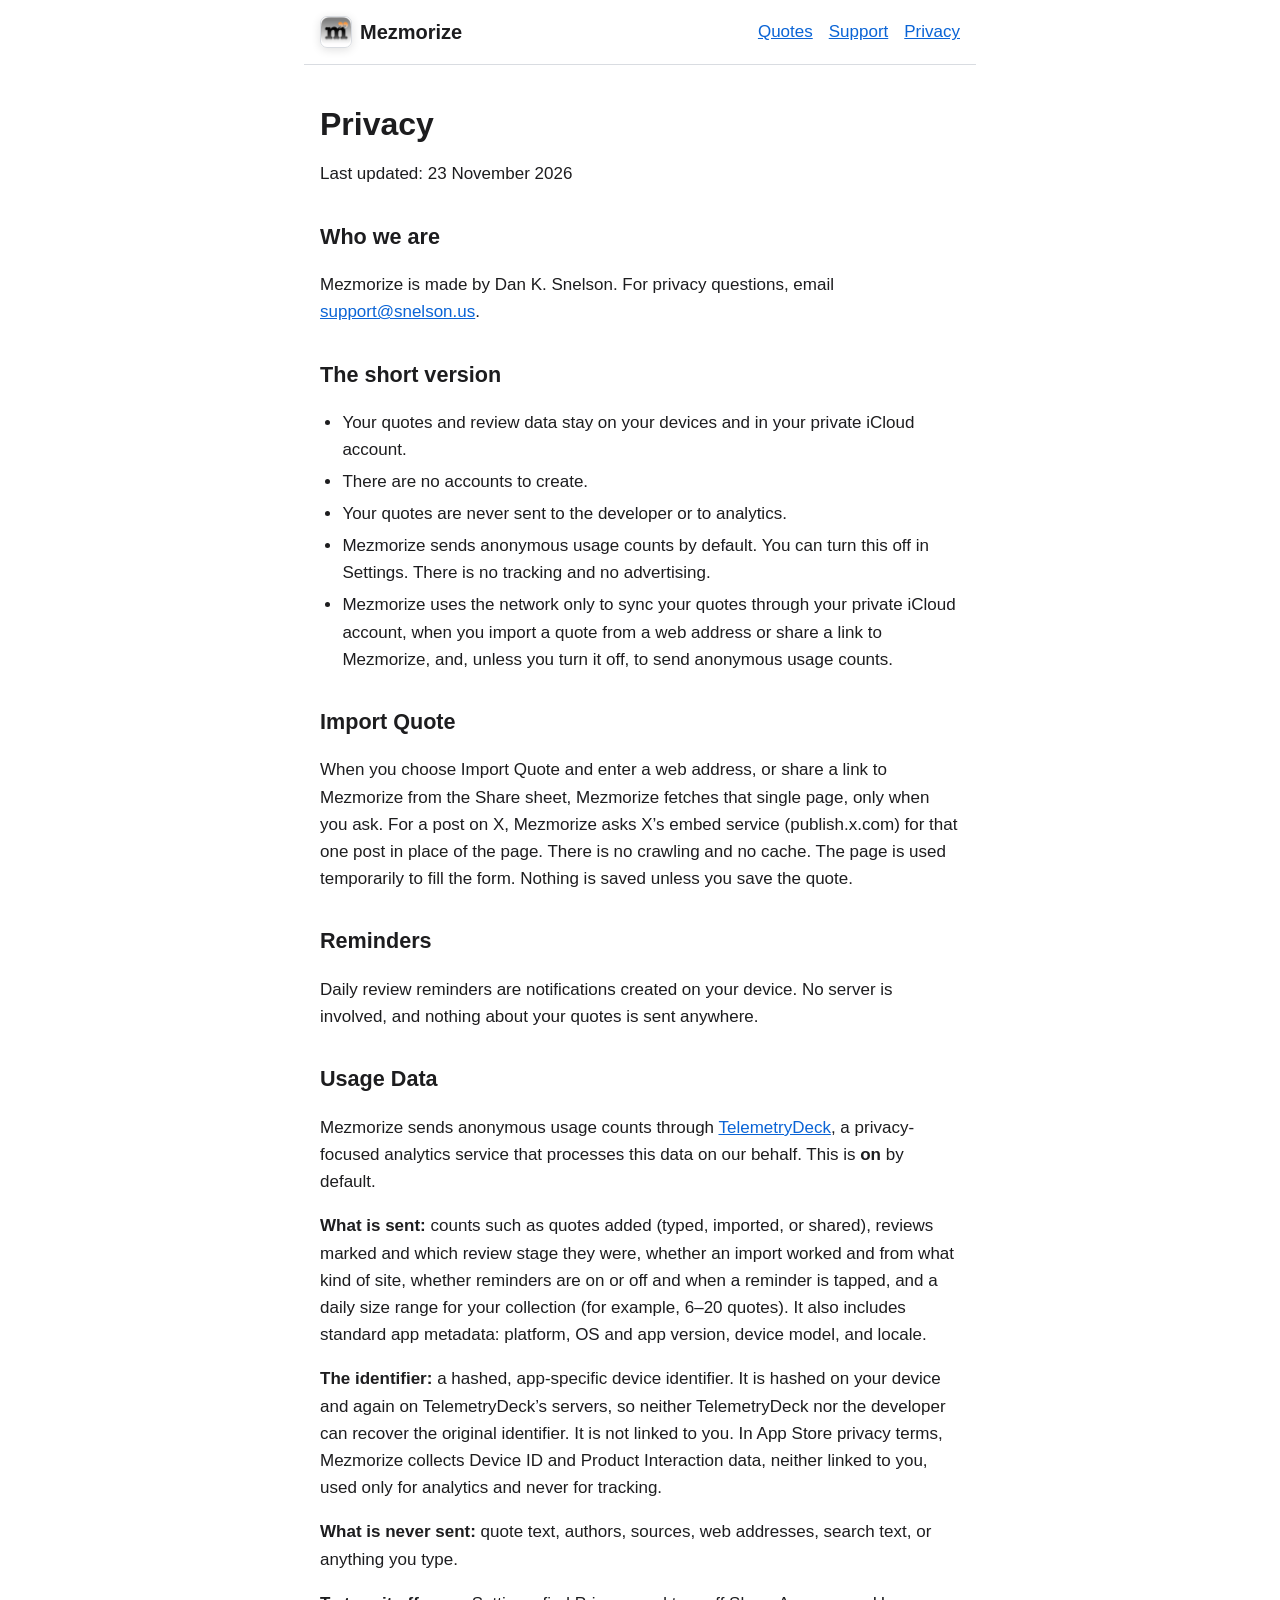
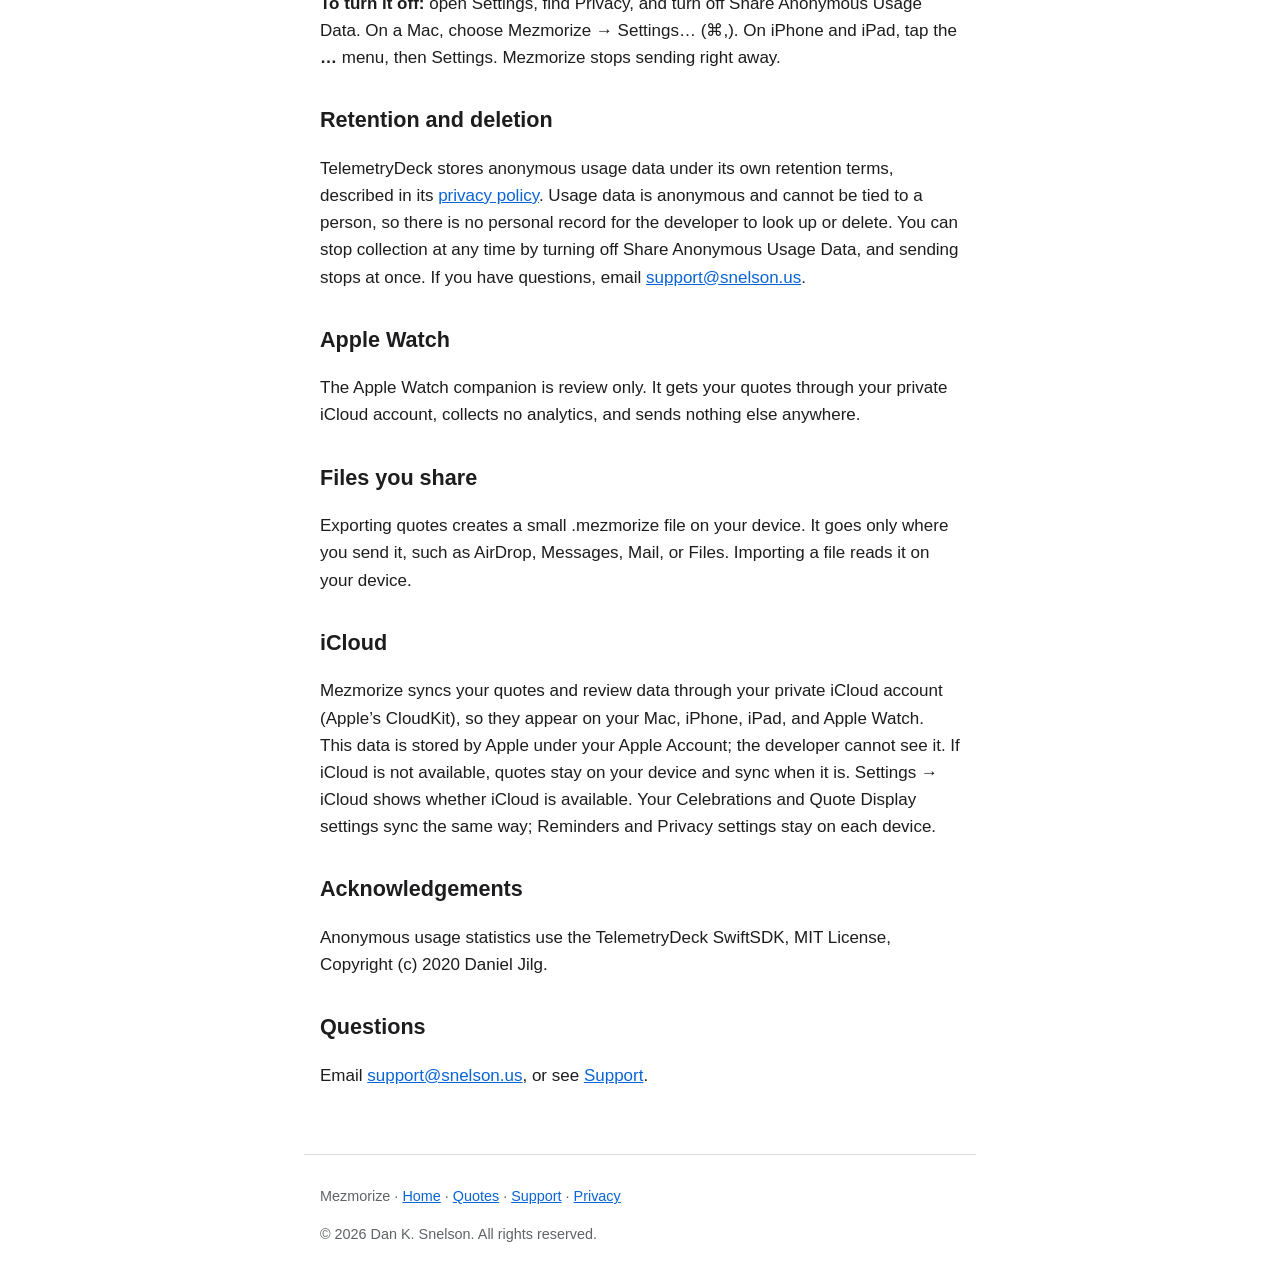
==== commit a2929d87: "Document X post import and its long-post limit (dan-snelson/Mezmorize#58)" ====
--- a/privacy.html
+++ b/privacy.html
@@ -26,7 +26,7 @@
 <li>Mezmorize uses the network only to sync your quotes through your private iCloud account, when you import a quote from a web address or share a link to Mezmorize, and, unless you turn it off, to send anonymous usage counts.</li>
 </ul>
 <h2>Import Quote</h2>
-<p>When you choose Import Quote and enter a web address, or share a link to Mezmorize from the Share sheet, Mezmorize fetches that single page, only when you ask. There is no crawling and no cache. The page is used temporarily to fill the form. Nothing is saved unless you save the quote.</p>
+<p>When you choose Import Quote and enter a web address, or share a link to Mezmorize from the Share sheet, Mezmorize fetches that single page, only when you ask. For a post on X, Mezmorize asks X&rsquo;s embed service (publish.x.com) for that one post in place of the page. There is no crawling and no cache. The page is used temporarily to fill the form. Nothing is saved unless you save the quote.</p>
 <h2>Reminders</h2>
 <p>Daily review reminders are notifications created on your device. No server is involved, and nothing about your quotes is sent anywhere.</p>
 <h2>Usage Data</h2>
--- a/style.css
+++ b/style.css
@@ -17,7 +17,8 @@
 footer{border-top:1px solid var(--border);color:var(--muted);font-size:.9rem;margin-top:2rem}
 figure{margin:1rem 0}
 figcaption{color:var(--muted);font-size:.9rem;margin-top:.4rem}
-img{display:block;max-width:100%;height:auto;border-radius:10px;border:1px solid var(--border);box-shadow:0 2px 10px rgba(0,0,0,.12)}
+img,video{display:block;max-width:100%;height:auto;border-radius:10px;border:1px solid var(--border);box-shadow:0 2px 10px rgba(0,0,0,.12)}
+video{margin:1rem 0}
 .shots,.pair{display:grid;grid-template-columns:1fr;gap:1rem}
 .shots figure,.pair figure{margin:0}
 @media (min-width:600px){.shots,.pair{grid-template-columns:1fr 1fr}.wide{grid-column:1/-1}}
